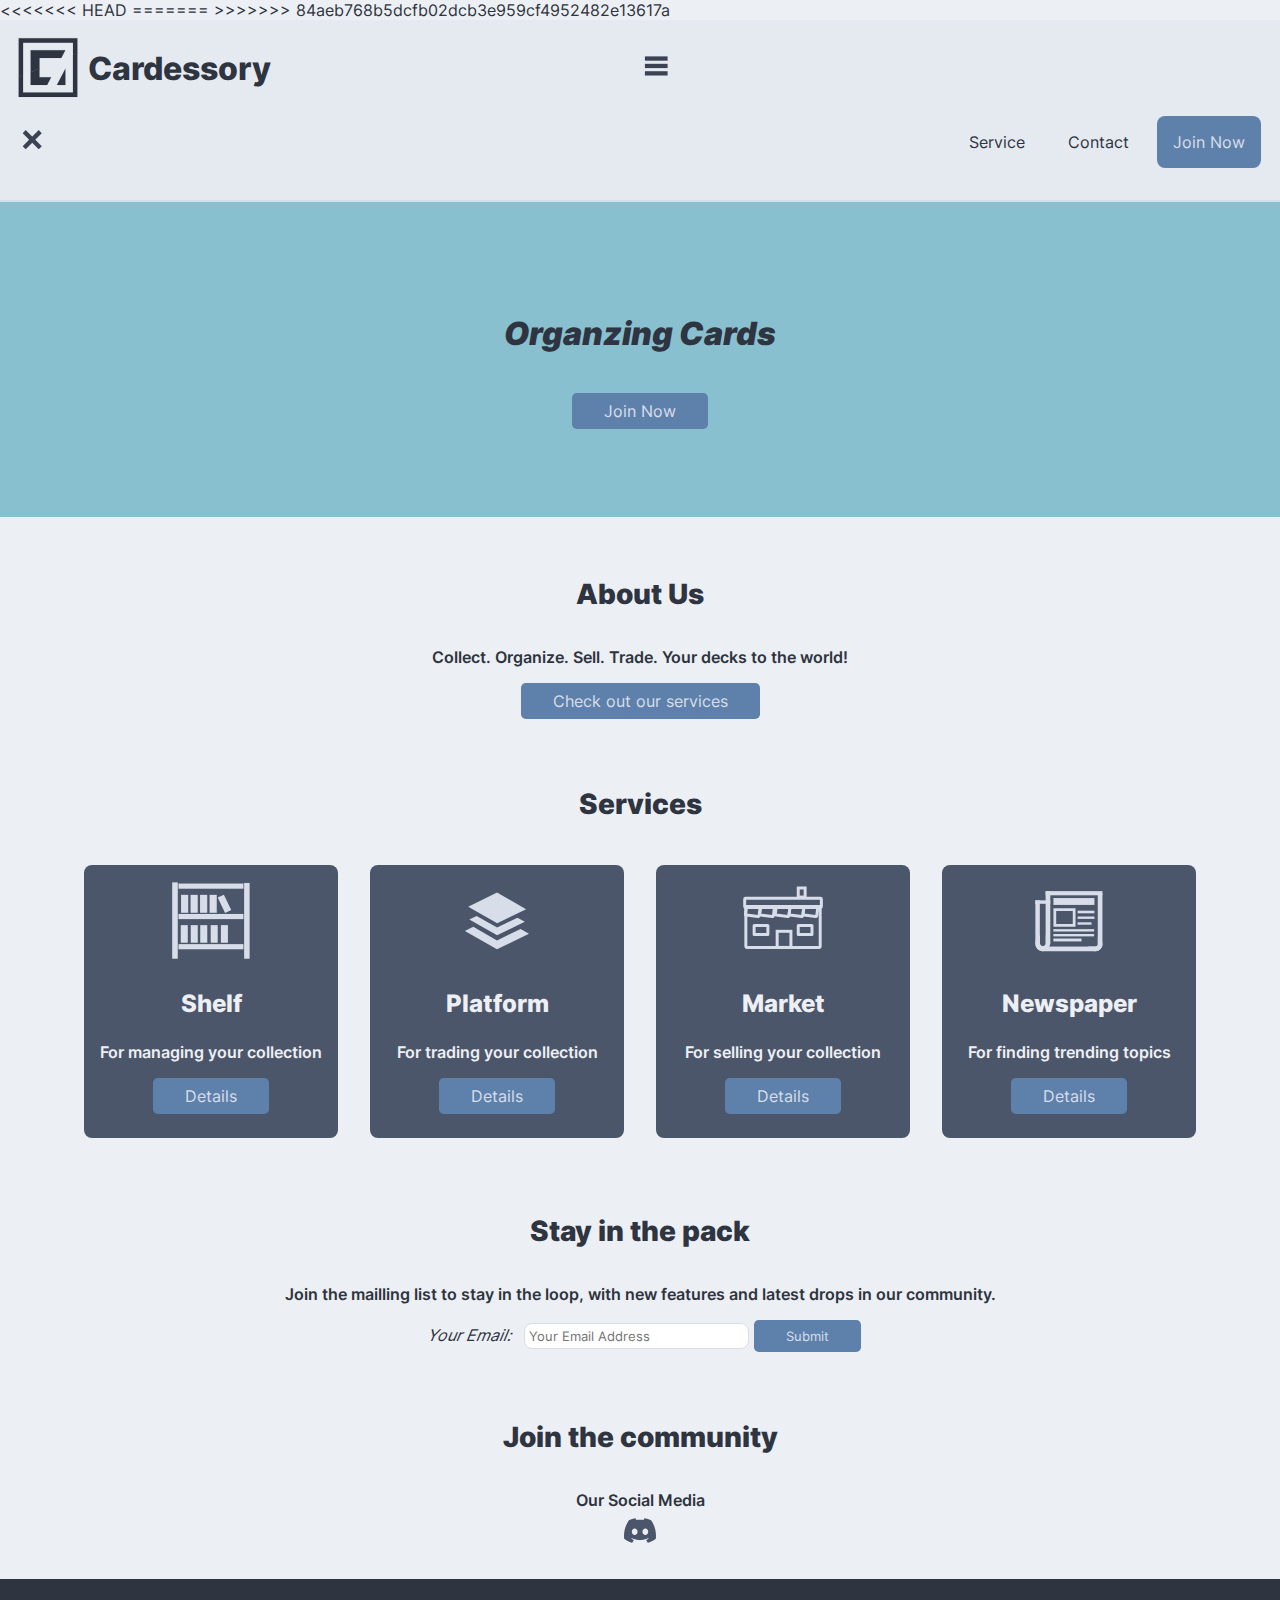
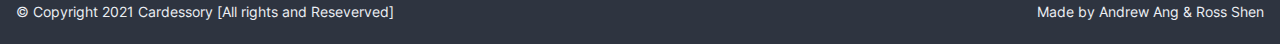
==== index.html @ 1356e249 "merge" ====
<!DOCTYPE html>
<html lang="en">
<head>
    <meta charset="UTF-8">
    <meta http-equiv="X-UA-Compatible" content="IE=edge">
    <meta name="viewport" content="width=device-width, initial-scale=1.0">
    <link rel="icon" type="image/svg" href="./images/logo.svg">
	<link rel="stylesheet" href="./css/default.css" >
	<link rel="stylesheet" href="./css/custom.css" >
<<<<<<< HEAD
	<link rel="stylesheet" href="./css/index.css" >
=======
	<script src="navbar.js" defer></script>
>>>>>>> 84aeb768b5dcfb02dcb3e959cf4952482e13617a
	<title>Cardessory</title>
</head>

<body>
	<header class="navbar">
		<a class="navbar-logo-name" href="./index.html">
			<img class="navbar-logo" src="./images/logo.svg" alt="logo image">
			<h1 class="navbar-name">Cardessory</h1>
		</a>
		<!--<a href="./index.html"><img class="navbar-logo" src="./images/logo.svg" alt="logo"></a>-->
		<!--<a href="./index.html"><h1 class="navbar-name">Cardessory</h1></a>-->
		<a class="hambuger-button"><img src="./images/svg-icons/hamburger.svg" alt="cross-button"></a>
		<div class="cross-button"><img src="./images/svg-icons/cross.svg" alt="cross-button"></div>
		<nav id="menu">
            <a class="navbar-link" href="./public_html/service.html">Service</a>
			<a class="navbar-link" href="./public_html/contact.html">Contact</a>
			<a class="navbar-link navbar-link-primary" href="./public_html/join.html">Join Now</a>
		</nav>
	</header>
	

    <section class="banner banner-tertiary">
		<h1 class="banner-title">Organzing Cards</h1>
		<a class="btn btn-primary" href="./public_html/join.html">Join Now</a>
    </section>


    <section id="About" class="section">
        <h2>About Us</h2>
        <p>Collect. Organize. Sell. Trade. Your decks to the world!</p>
        <a class="btn btn-primary" href="./public_html/service.html">Check out our services</a>
    </section>

    <section id="Services" class="section">
        <h2>Services</h2>
		<section class="card-container card-4">
			<article class="card">
				<img class="card-icons" src="./images/svg-icons/shelf.svg" alt="shelf-icon">
				<h3>Shelf</h3>
				<p>For managing your collection</p>
				<a class="btn card-btn" href="public_html/service.html#shelf">Details</a>
			</article>
			<article class="card">
				<img class="card-icons" src="./images/svg-icons/platform.svg" alt="platform-icon">
				<h3>Platform</h3>
				<p>For trading your collection</p>
				<a class="btn card-btn" href="public_html/service.html#platform">Details</a>
			</article>
			<article class="card">
				<img class="card-icons" src="./images/svg-icons/market.svg" alt="market-icon">
				<h3>Market</h3>
				<p>For selling your collection</p>
				<a class="btn card-btn" href="public_html/service.html#market">Details</a>
			</article>
			<article class="card">
				<img class="card-icons" src="./images/svg-icons/news.svg" alt="Newspaper-icon">
				<h3>Newspaper</h3>
				<p>For finding trending topics</p>
				<a class="btn card-btn" href="public_html/service.html#newspaper">Details</a>
			</article>
		</section>
    </section>

	<section id="Mailing-list" class="section">
		<h2>Stay in the pack</h2>
		<p>Join the mailling list to stay in the loop, with new features and latest drops in our community.</p>
		<form class="mailing-input">
			<label for="mailing">Your Email:</label>
            <input id="mailing"  type="email" placeholder="Your Email Address">
			<button class="btn btn-primary" type="submit">Submit</button>
		</form>
	</section>

	<section class="section">
		<h2>Join the community</h2>
		<p>Our Social Media</p>
		<a href="https://discord.gg/GXPGRcryjm"><img class="media-logo" src="./images/svg-icons/discord-logo.svg" alt="Discord icon"></a>
	</section>


    <footer>
        <div class ="copyright">
            <p>© Copyright 2021 Cardessory [All rights and Reseverved]</p>
            <p>Made by Andrew Ang & Ross Shen</p>
        </div>
    </footer>
</body>
</html>
---- css/default.css ----
/*
 * This file defines the default styling for elements
 */ 

/*********** load font **********/

@font-face
{
	font-family: Inter;
	src: url( '../font/Inter/Inter-VariableFont_slnt,wght.ttf' ) format( 'truetype-variations' );
}



/*********** define colours ***********/ 

:root
{
	--dark-1: #2E3440;
	--dark-2: #3B4252;
	--dark-3: #434C5E;
	--dark-4: #4C566A;

	--light-1: #D8DEE9;
	--light-2: #E5E9F0;
	--light-3: #ECEFF4;

	--primary: #5E81AC;
	--secondary: #81A1C1;
	--tertiary: #88C0D0;
	--quaternary: #8FBCBB;
}



/*********** Default styling **********/

*
{
	font-family: Inter, sans-serif;
}

html
{
	margin: 0;
	padding: 0;
}

body 
{
	box-sizing: border-box;
	width: 100%;
	max-width: 100vw;
	min-height: 100vh;
	margin: 0;
	padding: 0;
	background-color: var( --light-3 );
	color: var( --dark-1 );
}

h1
{
	font-size: 2rem;
	font-variation-settings: 'wght' 900;
	margin: 2rem 0;
}

h2 
{
	font-size: 1.75rem;
	font-variation-settings: 'wght' 850;
	margin: 1.75rem 0;
}

h3 
{
	font-size: 1.5rem;
	font-variation-settings: 'wght' 800;
	margin: 1.5rem 0;
}

h4
{
	font-size: 1.25rem;
	font-variation-settings: 'wght' 750;
	margin: 1.25rem 0;
}

h5
{
	font-size: 1rem;
	font-variation-settings: 'wght' 700;
	margin: 1rem 0;
}

h6
{
	font-size: 0.75rem;
	font-variation-settings: 'wght' 650;
	margin: 0.75rem 0;
}

p 
{
	font-size: 1rem;
	font-variation-settings: 'wght' 600;
	margin: 0.5rem 0;
}

a 
{
	text-decoration: none;
	color: var( --dark-1 );
}

code 
{
	padding: 0.5rem 1rem;
	display: block;
	background-color: var( --light-1 );
}

label
{
	margin: 0 0.5rem;
	font-style: italic;
}

input
{
	padding: 0.25rem;
	border: 1px solid var( --light-1 );
	border-radius: 0.5rem;
}
---- css/custom.css ----
/*
 * This file contained the custom styled classes across the website
 */ 

/********** button **********/

.btn 
{
	display: inline-block;
	text-decoration: none;

	margin: 0.5rem 0;
	padding: 0.5rem 2rem;
	border: 0;
	border-radius: 0.3rem;

	color: var( --light-1 );
	background-color: var( --dark-2 );

	transition-property: background-color color; 
	transition-duration: 0.2s;
}

.btn:hover, .btn:focus 
{
	color: var( --dark-1 );
	background-color: var( --light-1 );
}

.btn-primary
{
	color: var( --light-1 );
	background-color: var( --primary );
}

.btn-primary:hover, .btn-primary:focus 
{
	color: var( --light-1 );
	background-color: var( --dark-1 );
}

.btn-secondary
{
	color: var( --light-1 );
	background-color: var( --secondary );
}

.btn-secondary:hover, .btn-secondary:focus 
{
	color: var( --light-1 );
	background-color: var( --dark-1 );
}


/********** images ***********/ 

.clickable-img
{
	width: 50%;
	max-width: 100vw;
	border-radius: 1rem;;
	border: 2px solid #FFFFFF;
	transition-property: border;
	transition-duration: 0.5s;
}

.clickable-img:hover, .clickable-img:focus
{
	border: 2px solid var( --light-3 );
}



/********** nav bar **********/ 

.navbar
{
	z-index: 9999;
	position: -webkit-sticky; /* Safari */
  	position: sticky;
	top: 0;
	padding: 1rem 1rem;

	display: grid;
	align-items: center;

	/* 
	display: flex;
	flex-flow: row wrap;
	justify-content: flex-start;
	align-items: center; */

	background-color: var( --light-2 );
	border-bottom: 2px var( --light-1) solid;
}

/* logo */
.navbar-logo-name
{
	display: flex;
	flex-flow: row wrap;
	justify-content: flex-start;
	align-items: center;
}

.navbar-logo
{
	width: 4rem;
}

.navbar-name
{
	margin: 0;
	padding: 0 0.5rem;
	font-size: 2rem;
	font-variation-settings: 'wght' 800;
}

/* nav */
.navbar > nav
{
	margin: 1rem 0 1rem auto;
	/*display: grid;*/
	/*grid-template-columns: 1fr 1fr 1fr;*/
}

.navbar-link
{
	text-decoration: none;

	margin: 0 0.2rem;
	padding: 1rem;

	color: var( --dark-1 );
	background-color: none;
	border-radius: 0.5rem;

	transition-property: background-color color; 
	transition-duration: 0.2s;
}

.navbar-link:hover, .navbar-link:focus
{
	background-color: var( --light-1 );
}

.navbar-link-primary
{
	color: var( --light-1 );
	background-color: var( --primary );
}

.navbar-link-primary:hover, .navbar-link-primary:focus 
{
	color: var( --light-1 );
	background-color: var( --dark-1 );
}

.hidden {
	display: none;
}

.hambuger-button{
	width: 2rem;
}
.cross-button{
	width: 2rem;
}

@media( min-width: 0 )
{
	.navbar{ grid-template-columns: 1fr; }
	/*.navbar-logo-name{ justify-content: center; }*/
	.navbar > nav{ margin-left: 0; }
	.navbar-link{ display: block; text-align: center; }
}

@media( min-width: 45rem )
{
	.navbar{ grid-template-columns: 1fr 1fr; }
	/*.navbar-logo-name{ justify-content: flex-start; }*/
	.navbar > nav{ margin-left: auto; }
	.navbar-link{ display: inline-block; text-align: center; }
	.hambuger-button{

	}
	
}





/********** banner **********/ 

.banner
{			
	padding: 5rem 0;
	display: flex;
	flex-flow: column wrap;
	justify-content: flex-start;
	align-items: center;
}

.banner-primary
{
	background-color: var( --primary );
}

.banner-secondary
{
	background-color: var( --secondary );
}

.banner-tertiary
{
	background-color: var( --tertiary );
}

.banner-quaternary
{
	background-color: var( --quaternary );
}

.banner-title
{
	font-variation-settings: 'slnt' -10, 'wght' 900;
}



/********** section **********/ 

.section
{
	margin: 2rem 0;
	padding: 0 2rem;

	display: flex;
	flex-flow: column wrap;
	justify-content: flex-start;
	align-items: center;
}

.section > *
{
	text-align: center;
}



/********** card **********/ 

.card-container
{
	display: grid;
	justify-content: center;
	align-items: center;
}

@media( min-width: 0rem )
{
	.card-container.card-4{ grid-template-columns: 1fr; }
	.card-container.card-2{ grid-template-columns: 1fr; }
	.card-container.card-1{ grid-template-columns: 1fr; }
}

@media( min-width: 38rem )
{
	.card-container.card-4{ grid-template-columns: 1fr 1fr; }
	.card-container.card-2{ grid-template-columns: 1fr 1fr; }
}

@media( min-width: 75rem )
{
	.card-container.card-4{ grid-template-columns: 1fr 1fr 1fr 1fr; }
}

.card
{
	position: relative;
	margin: 1rem;
	padding: 1rem;

	align-self: stretch;
	color: var( --light-3 );
	background-color: var( --dark-4 );
	border-radius: 0.5rem;
}

.card-icons
{
	width: 5rem;
}

.card-btn
{
	position: relative;
	left: 0;
	bottom: 0;

	color: var( --light-1 );
	background-color: var( --primary );
}

.card-btn:hover, .card-btn:focus 
{
	color: var( --light-1 );
	background-color: var( --secondary );
}



/********** Footer ***********/ 

.copyright
{
	position: relative;
	bottom: 0;
	padding: 1rem 1rem;

	display: flex;
	flex-flow: row wrap;
	justify-content: space-between;
	align-items: center;
	
	background-color:  var( --dark-1 );
	color:  var( --light-3 );
}

.copyright p{
	font-size: 0.9rem;
	font-variation-settings: "wght" 400;
}


/* checkout menu */
.form-input{
	padding: 0.3rem;
}
---- css/index.css ----
/*
 * This file defines the detail styling for index.html
 */

.media-logo
{
	width: 2rem;
}
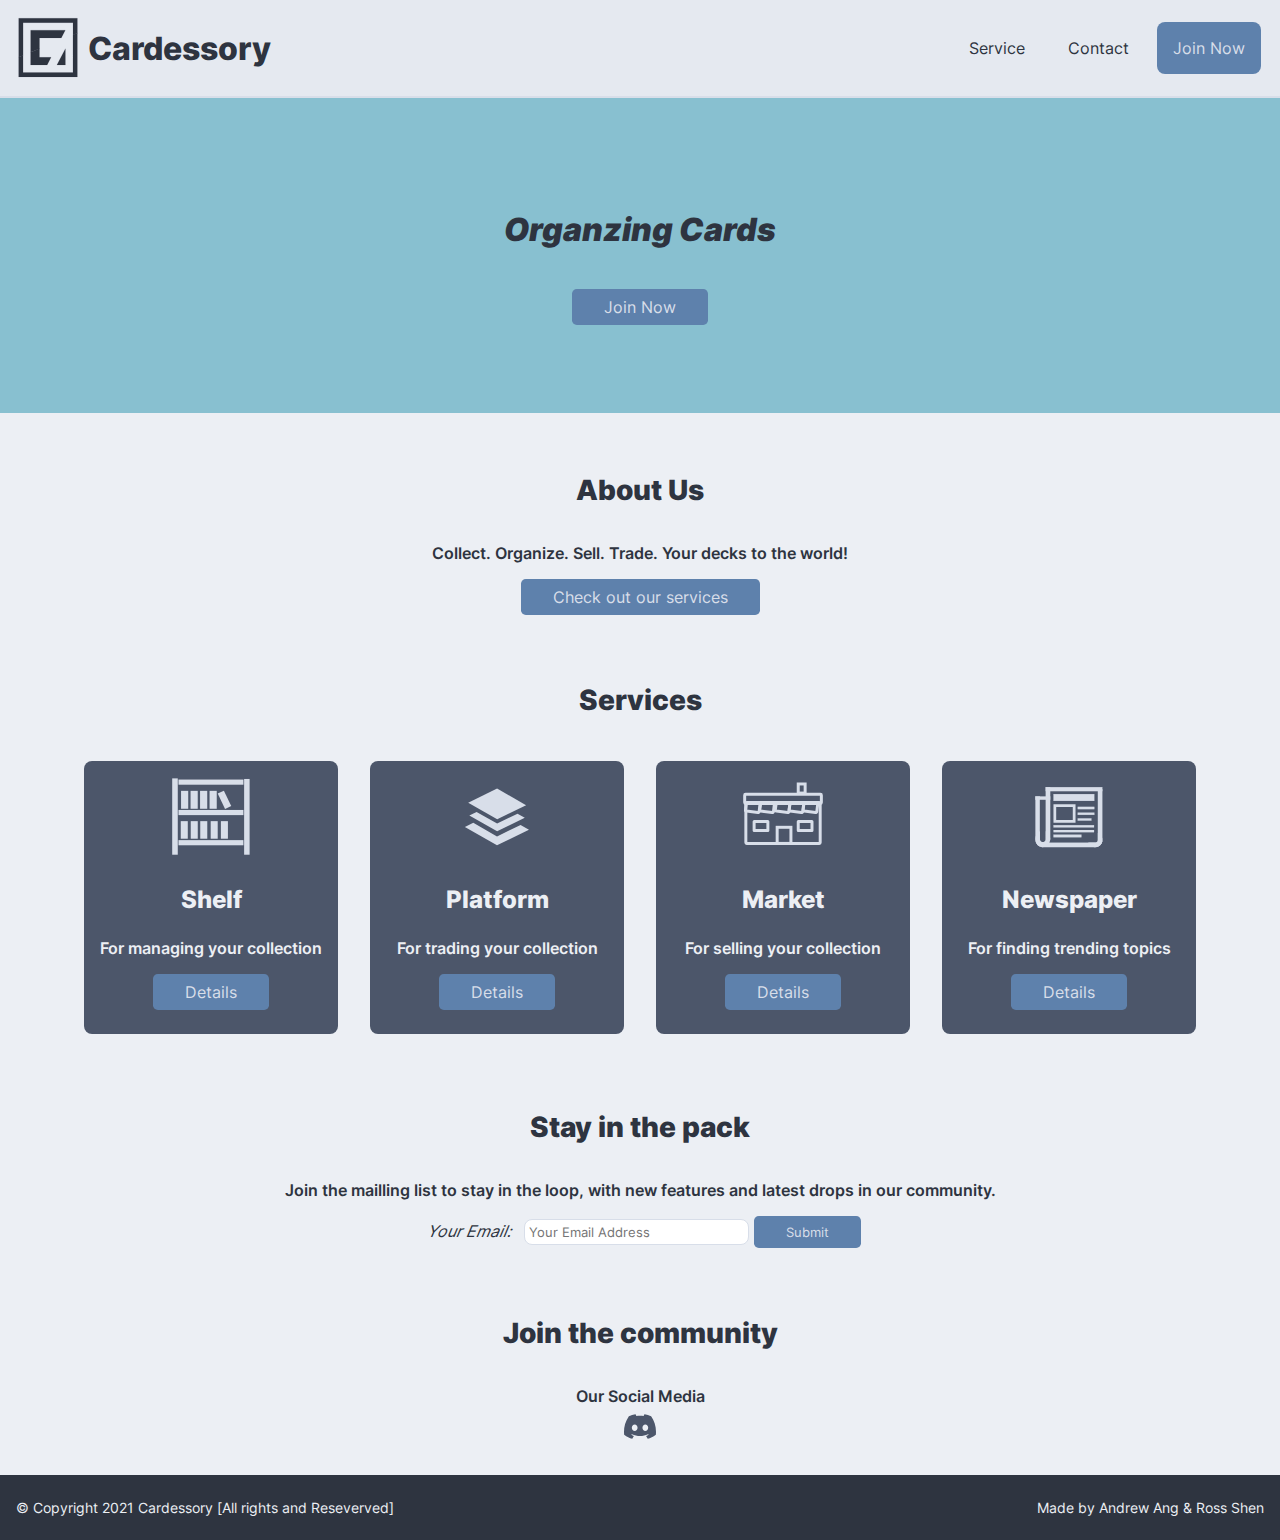
==== commit a8403cf5: "responsive navbar" ====
--- a/index.html
+++ b/index.html
@@ -7,25 +7,23 @@
     <link rel="icon" type="image/svg" href="./images/logo.svg">
 	<link rel="stylesheet" href="./css/default.css" >
 	<link rel="stylesheet" href="./css/custom.css" >
-<<<<<<< HEAD
 	<link rel="stylesheet" href="./css/index.css" >
-=======
-	<script src="navbar.js" defer></script>
->>>>>>> 84aeb768b5dcfb02dcb3e959cf4952482e13617a
+	<script src="./js/navbar.js" defer></script>
 	<title>Cardessory</title>
 </head>
 
 <body>
 	<header class="navbar">
-		<a class="navbar-logo-name" href="./index.html">
-			<img class="navbar-logo" src="./images/logo.svg" alt="logo image">
-			<h1 class="navbar-name">Cardessory</h1>
-		</a>
+		<section class="navbar-logo-name-button">
+			<a class="navbar-logo-name" href="./index.html">
+				<img class="navbar-logo" src="./images/logo.svg" alt="logo image">
+				<span class="navbar-name">Cardessory</span>
+			</a>
+			<button id="navmenu-toggle"><img src="./images/svg-icons/hamburger.svg" alt="menu toggle"></button>
+		</section>
 		<!--<a href="./index.html"><img class="navbar-logo" src="./images/logo.svg" alt="logo"></a>-->
 		<!--<a href="./index.html"><h1 class="navbar-name">Cardessory</h1></a>-->
-		<a class="hambuger-button"><img src="./images/svg-icons/hamburger.svg" alt="cross-button"></a>
-		<div class="cross-button"><img src="./images/svg-icons/cross.svg" alt="cross-button"></div>
-		<nav id="menu">
+		<nav id="navmenu">
             <a class="navbar-link" href="./public_html/service.html">Service</a>
 			<a class="navbar-link" href="./public_html/contact.html">Contact</a>
 			<a class="navbar-link navbar-link-primary" href="./public_html/join.html">Join Now</a>
--- a/css/custom.css
+++ b/css/custom.css
@@ -95,6 +95,14 @@
 }
 
 /* logo */
+.navbar-logo-name-button
+{
+	display: flex;
+	flex-flow: row wrap;
+	justify-content: flex-start;
+	align-items: center;
+}
+
 .navbar-logo-name
 {
 	display: flex;
@@ -119,7 +127,7 @@
 /* nav */
 .navbar > nav
 {
-	margin: 1rem 0 1rem auto;
+	margin: 0 0 0 auto;
 	/*display: grid;*/
 	/*grid-template-columns: 1fr 1fr 1fr;*/
 }
@@ -156,35 +164,37 @@
 	background-color: var( --dark-1 );
 }
 
-.hidden {
-	display: none;
-}
-
-.hambuger-button{
-	width: 2rem;
-}
-.cross-button{
-	width: 2rem;
+#navmenu-toggle
+{
+	border: none;
+	outline: none;
+	background: none;
+
+	width: 3rem;
+	margin-left: auto;
 }
 
 @media( min-width: 0 )
 {
 	.navbar{ grid-template-columns: 1fr; }
 	/*.navbar-logo-name{ justify-content: center; }*/
-	.navbar > nav{ margin-left: 0; }
+	.navbar-name{ display: none; }
+	.navbar > nav{ margin-left: 0; display: none; }
 	.navbar-link{ display: block; text-align: center; }
+}
+
+@media( min-width: 25rem )
+{
+	.navbar-name{ display: block; }
 }
 
 @media( min-width: 45rem )
 {
 	.navbar{ grid-template-columns: 1fr 1fr; }
 	/*.navbar-logo-name{ justify-content: flex-start; }*/
-	.navbar > nav{ margin-left: auto; }
+	.navbar > nav{ margin-left: auto; display: block !important; }
 	.navbar-link{ display: inline-block; text-align: center; }
-	.hambuger-button{
-
-	}
-	
+	#navmenu-toggle{ display: none; }
 }
 
 
@@ -337,4 +347,15 @@
 /* checkout menu */
 .form-input{
 	padding: 0.3rem;
-}+}
+
+
+
+
+/********** misc **********/ 
+
+.hidden
+{
+	display: none;
+}
+
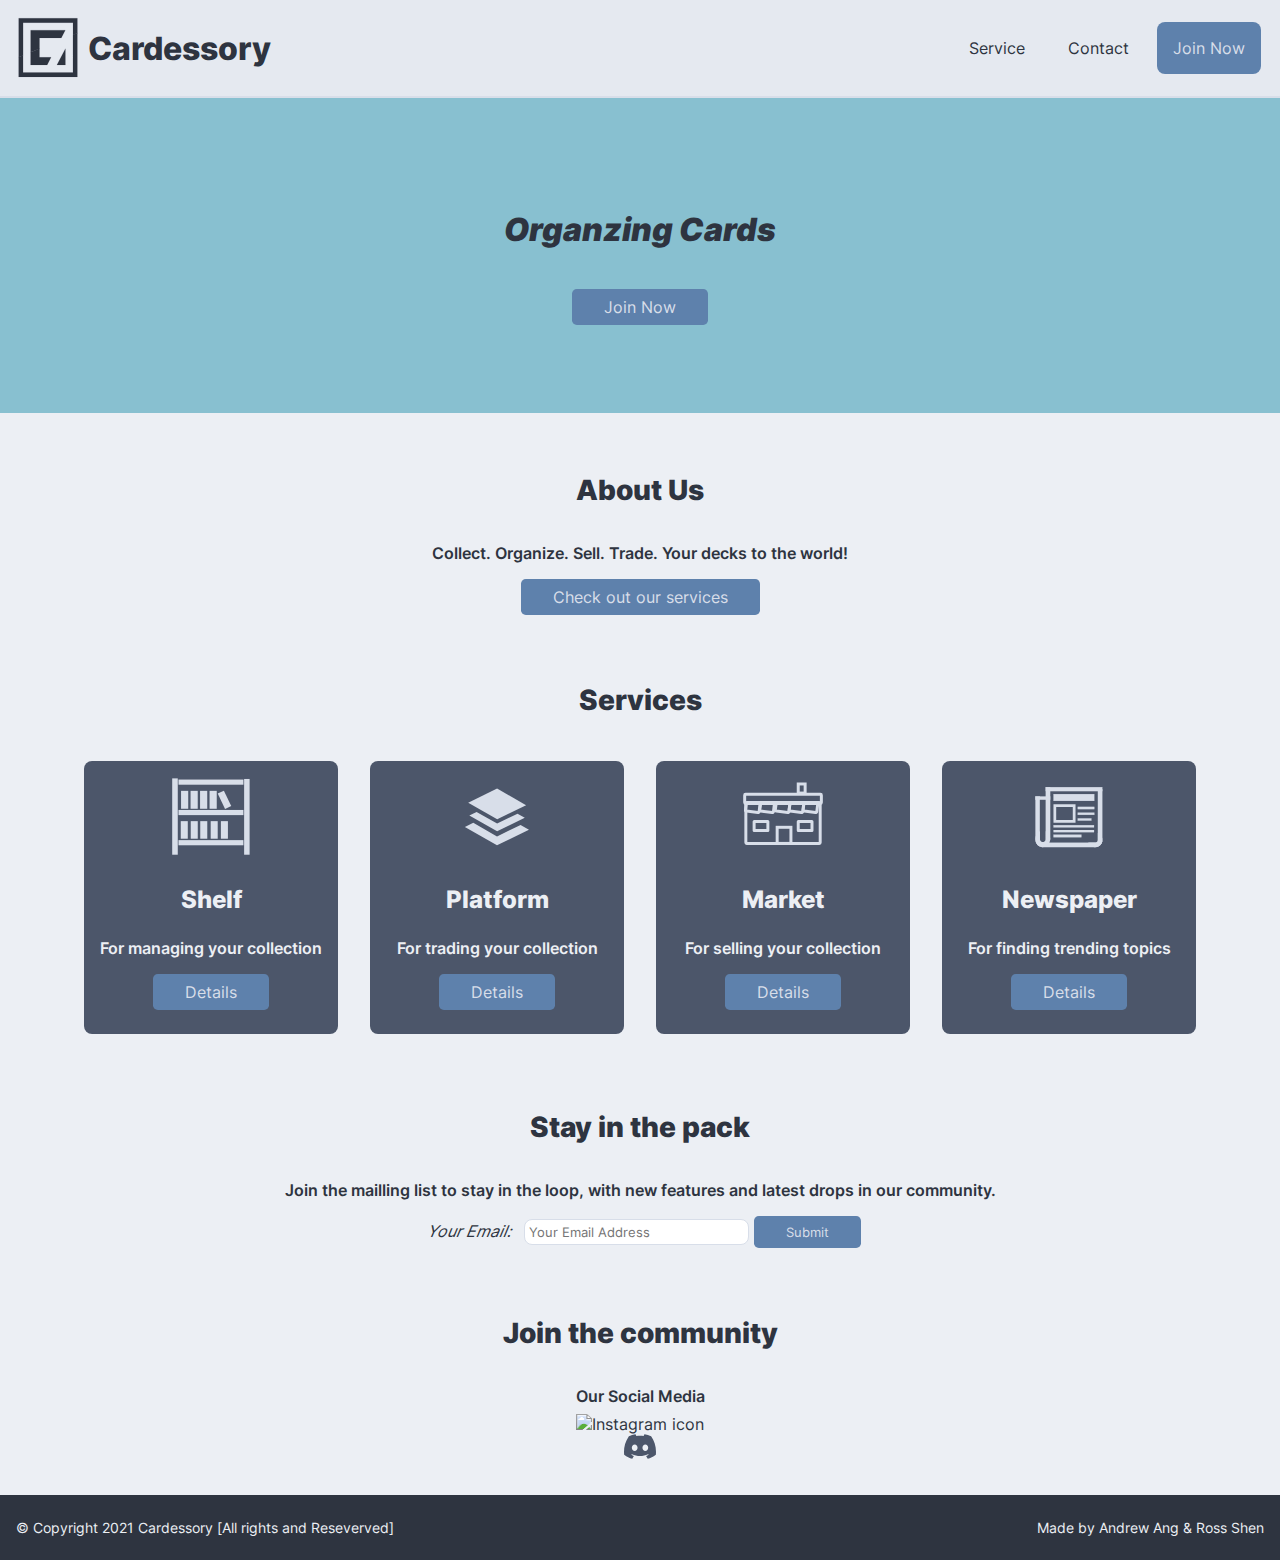
==== commit a054c9ef: "add instagram link" ====
--- a/index.html
+++ b/index.html
@@ -78,7 +78,7 @@
 		<p>Join the mailling list to stay in the loop, with new features and latest drops in our community.</p>
 		<form class="mailing-input">
 			<label for="mailing">Your Email:</label>
-            <input id="mailing"  type="email" placeholder="Your Email Address">
+            <input id="mailing"  type="email" placeholder="Your Email Address" aria-label="Enter Your Email Address">
 			<button class="btn btn-primary" type="submit">Submit</button>
 		</form>
 	</section>
@@ -86,7 +86,8 @@
 	<section class="section">
 		<h2>Join the community</h2>
 		<p>Our Social Media</p>
-		<a href="https://discord.gg/GXPGRcryjm"><img class="media-logo" src="./images/svg-icons/discord-logo.svg" alt="Discord icon"></a>
+		<a target="_blank" href="https://instagram.com/cardessory/"><img class="media-logo" src="./images/svg-icons/insta-logo.svg" alt="Instagram icon" ></a>
+		<a target="_blank" href="https://discord.gg/GXPGRcryjm"><img class="media-logo" src="./images/svg-icons/discord-logo.svg" alt="Discord icon" ></a>
 	</section>
 
 
--- a/css/custom.css
+++ b/css/custom.css
@@ -19,6 +19,8 @@
 
 	transition-property: background-color color; 
 	transition-duration: 0.2s;
+
+	cursor: pointer;
 }
 
 .btn:hover, .btn:focus 
@@ -343,19 +345,18 @@
 	font-variation-settings: "wght" 400;
 }
 
-
-/* checkout menu */
+/********** misc **********/ 
+
+.hidden
+{
+	display: none;
+}
+
+
+/********** checkout menu  **********/ 
+
+
 .form-input{
 	padding: 0.3rem;
 }
 
-
-
-
-/********** misc **********/ 
-
-.hidden
-{
-	display: none;
-}
-
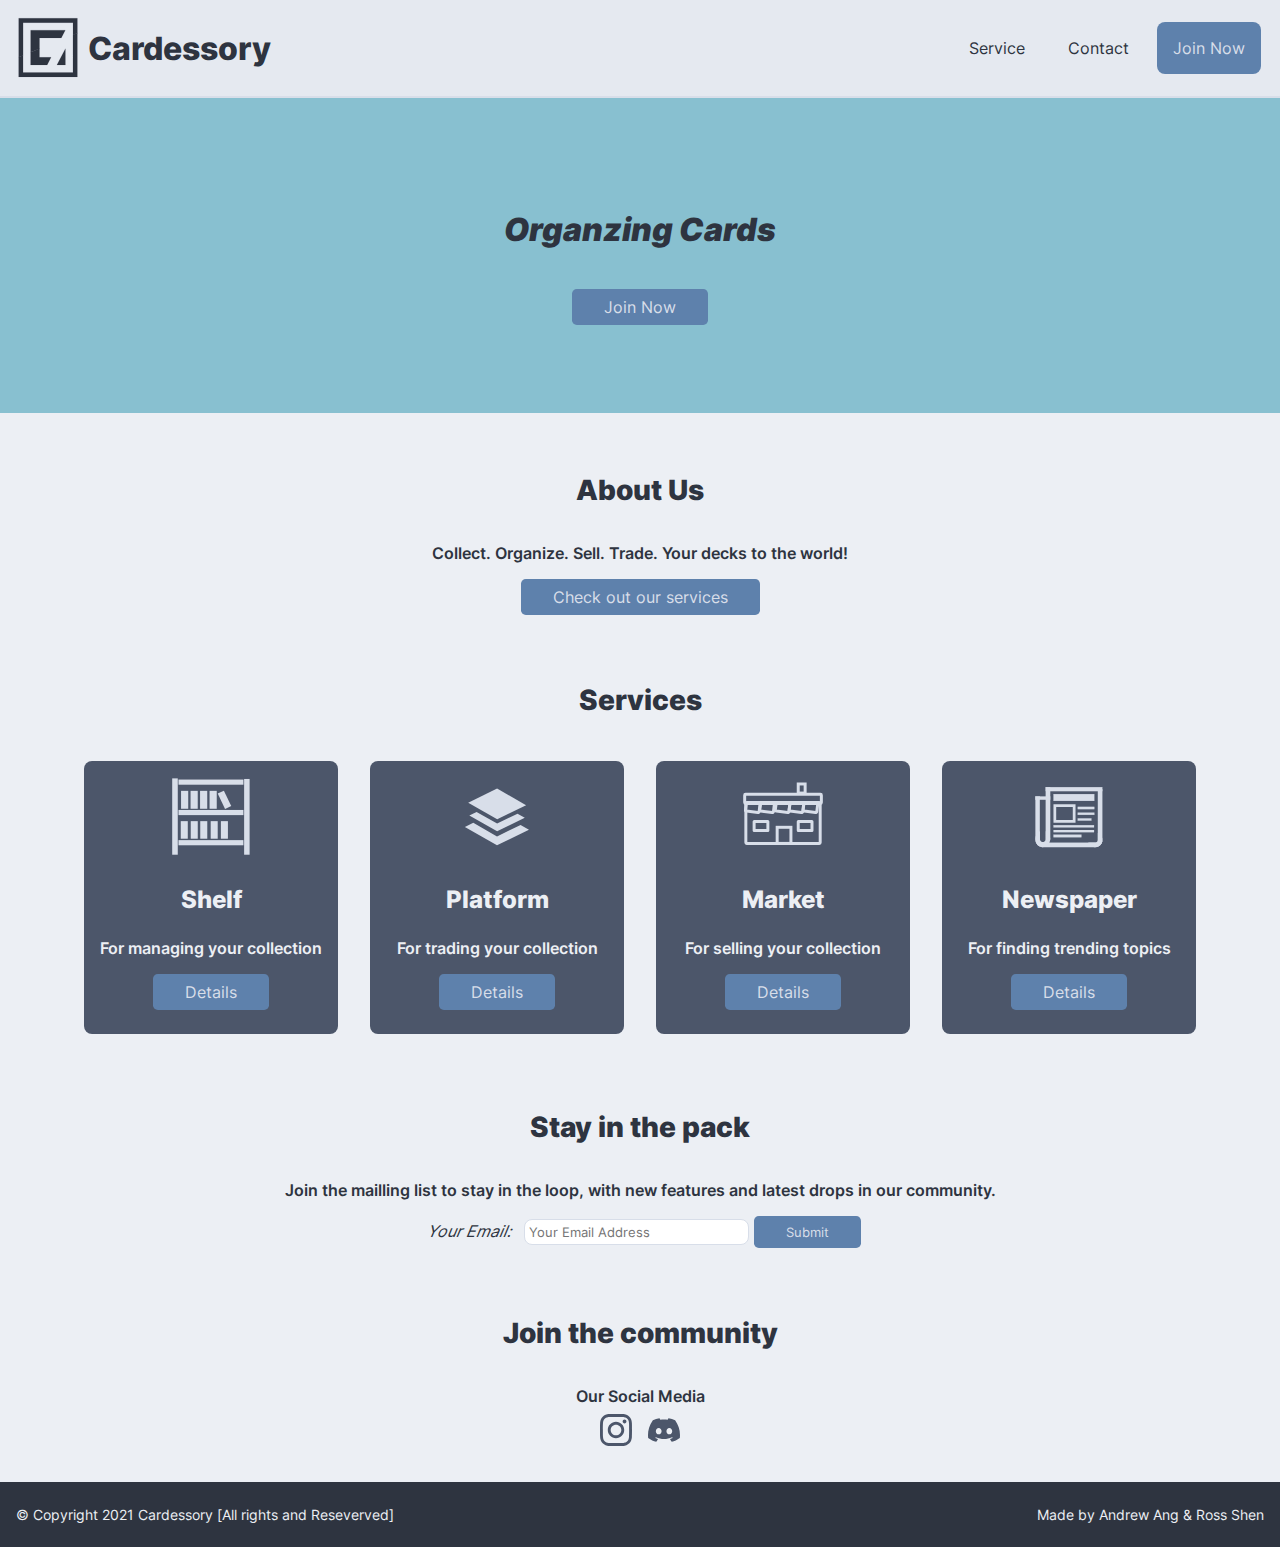
==== commit 4950f00e: "added instagram logo" ====
--- a/index.html
+++ b/index.html
@@ -86,8 +86,10 @@
 	<section class="section">
 		<h2>Join the community</h2>
 		<p>Our Social Media</p>
-		<a target="_blank" href="https://instagram.com/cardessory/"><img class="media-logo" src="./images/svg-icons/insta-logo.svg" alt="Instagram icon" ></a>
-		<a target="_blank" href="https://discord.gg/GXPGRcryjm"><img class="media-logo" src="./images/svg-icons/discord-logo.svg" alt="Discord icon" ></a>
+		<section class="logo-group">
+			<a target="_blank" href="https://instagram.com/cardessory/"><img class="media-logo" src="./images/svg-icons/instagram-logo.svg" alt="Instagram icon" ></a>
+			<a target="_blank" href="https://discord.gg/GXPGRcryjm"><img class="media-logo" src="./images/svg-icons/discord-logo.svg" alt="Discord icon" ></a>
+		</section>
 	</section>
 
 
--- a/css/custom.css
+++ b/css/custom.css
@@ -351,12 +351,3 @@
 {
 	display: none;
 }
-
-
-/********** checkout menu  **********/ 
-
-
-.form-input{
-	padding: 0.3rem;
-}
-
--- a/css/index.css
+++ b/css/index.css
@@ -2,7 +2,16 @@
  * This file defines the detail styling for index.html
  */
 
+.logo-group
+{
+	display: flex;
+	flex-flow: row wrap;
+	justify-content: center;
+	align-items: center;
+}
+
 .media-logo
 {
 	width: 2rem;
+	margin: 0 0.5rem;
 }
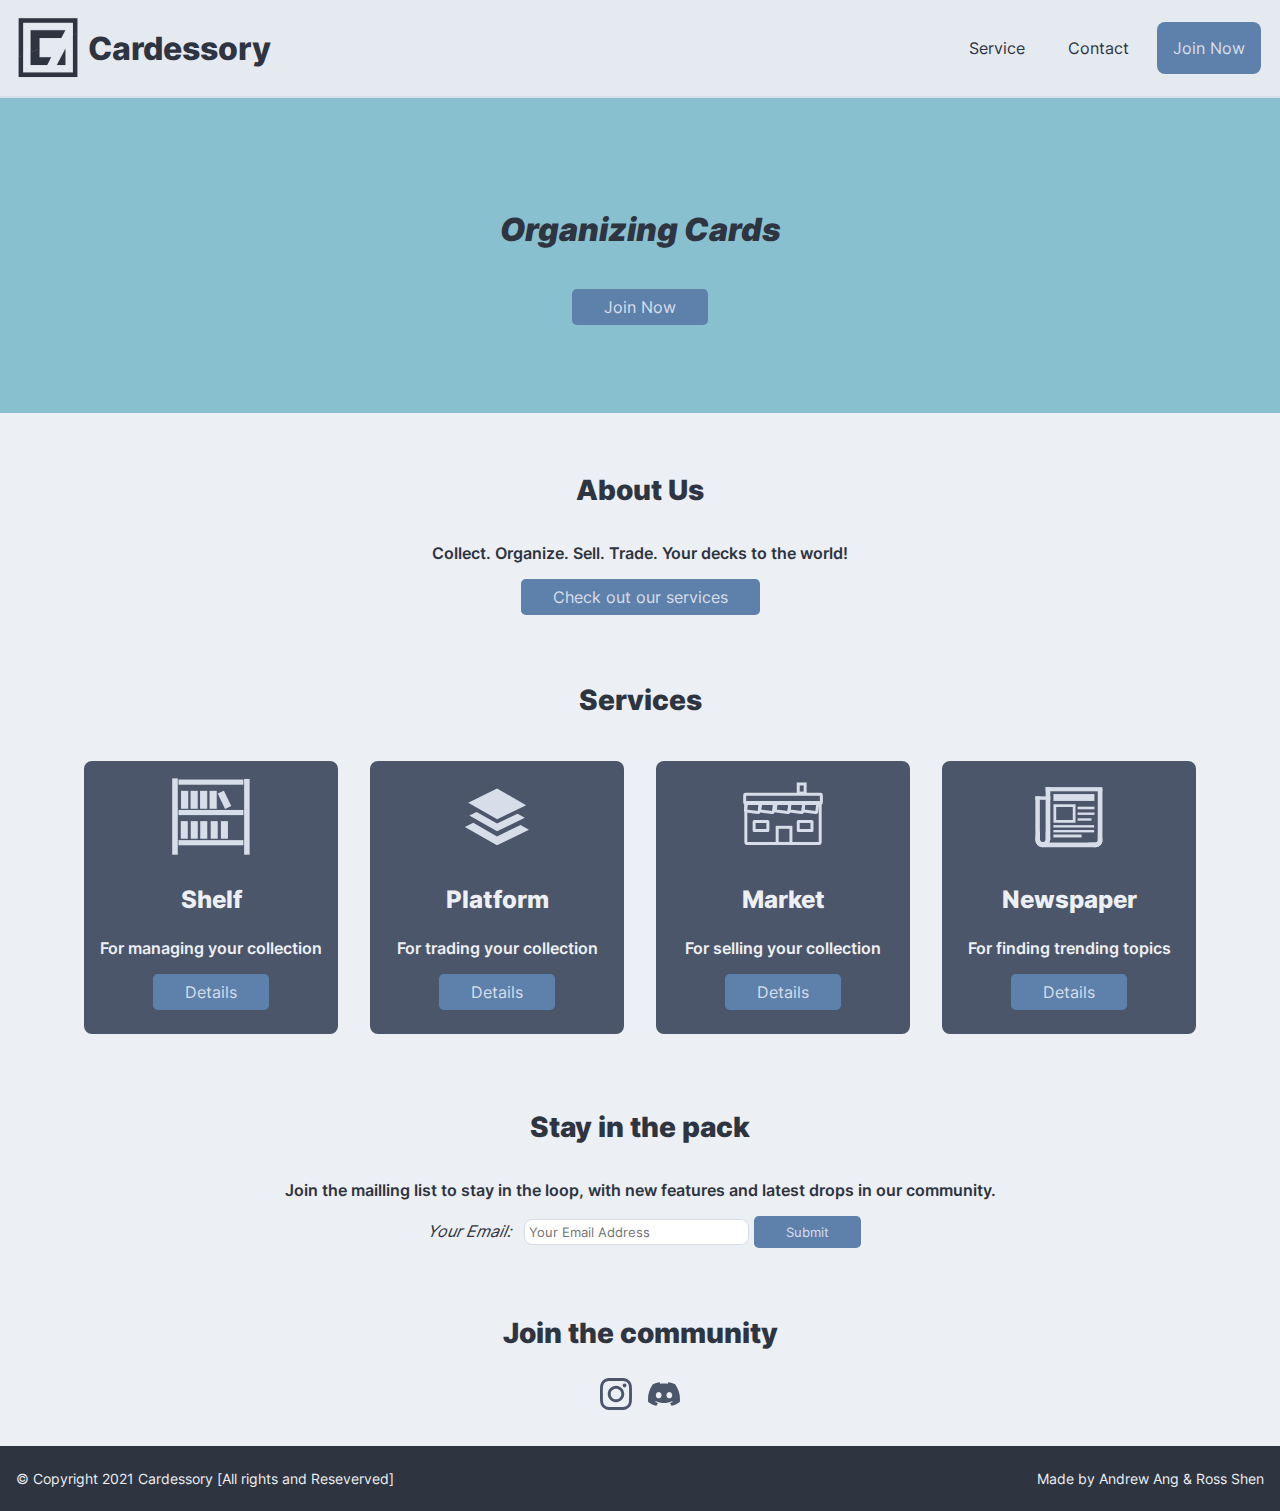
==== commit e0a27659: "fixed nested heading issue" ====
--- a/index.html
+++ b/index.html
@@ -19,7 +19,7 @@
 				<img class="navbar-logo" src="./images/logo.svg" alt="logo image">
 				<span class="navbar-name">Cardessory</span>
 			</a>
-			<button id="navmenu-toggle"><img src="./images/svg-icons/hamburger.svg" alt="menu toggle"></button>
+			<button id="navmenu-toggle" aria-label="Menu" aria-controls="navmenu"><img src="./images/svg-icons/hamburger.svg" alt="menu toggle"></button>
 		</section>
 		<!--<a href="./index.html"><img class="navbar-logo" src="./images/logo.svg" alt="logo"></a>-->
 		<!--<a href="./index.html"><h1 class="navbar-name">Cardessory</h1></a>-->
@@ -32,7 +32,7 @@
 	
 
     <section class="banner banner-tertiary">
-		<h1 class="banner-title">Organzing Cards</h1>
+		<h1 class="banner-title">Organizing Cards</h1>
 		<a class="btn btn-primary" href="./public_html/join.html">Join Now</a>
     </section>
 
@@ -85,7 +85,6 @@
 
 	<section class="section">
 		<h2>Join the community</h2>
-		<p>Our Social Media</p>
 		<section class="logo-group">
 			<a target="_blank" href="https://instagram.com/cardessory/"><img class="media-logo" src="./images/svg-icons/instagram-logo.svg" alt="Instagram icon" ></a>
 			<a target="_blank" href="https://discord.gg/GXPGRcryjm"><img class="media-logo" src="./images/svg-icons/discord-logo.svg" alt="Discord icon" ></a>
